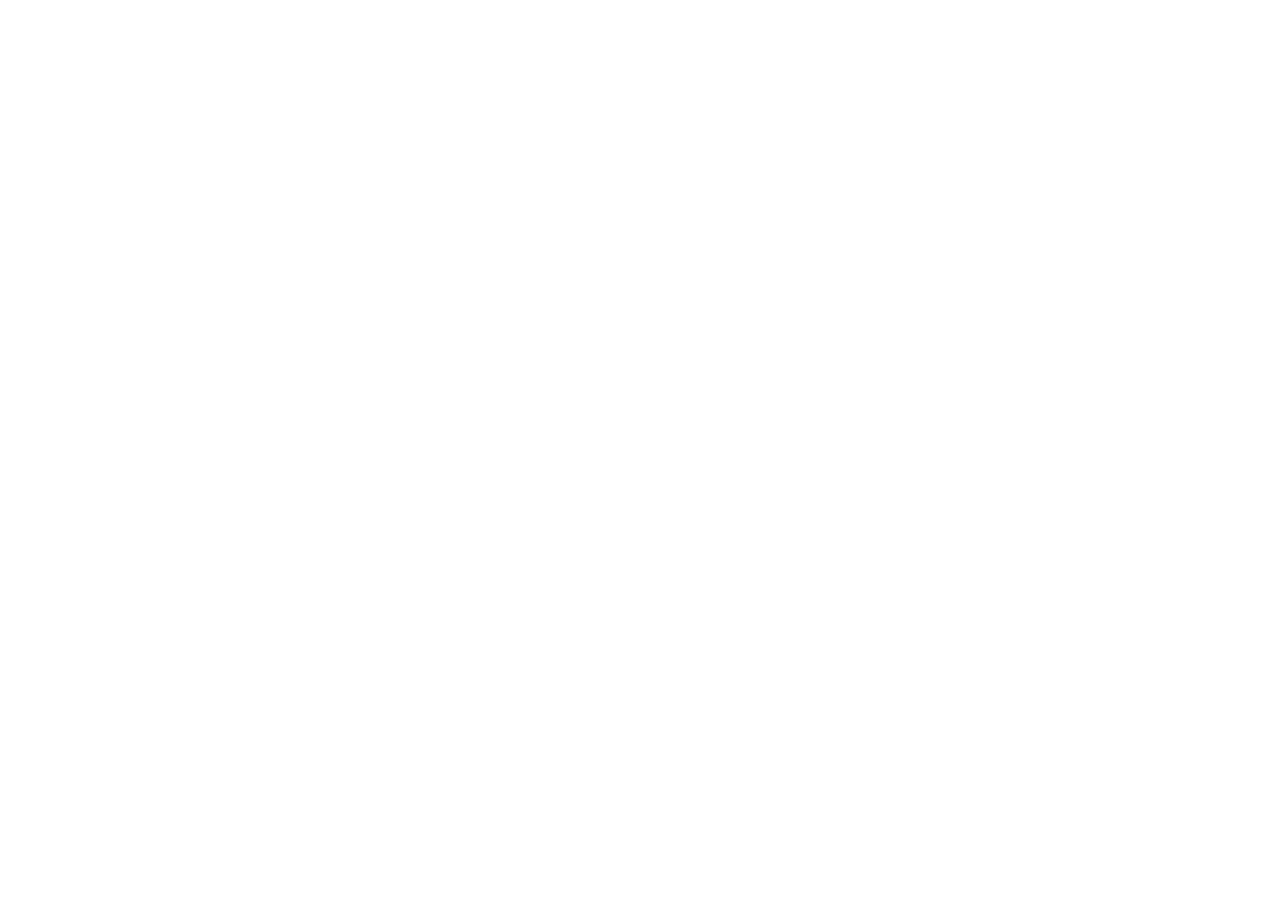
==== index.html @ ede14c1b "first commit" ====
<!DOCTYPE html>
<html lang="en">
  <head>
    <meta charset="UTF-8" />
    <meta name="viewport" content="width=device-width, initial-scale=1.0" />
    <title>Document</title>
  </head>
  <body></body>
</html>
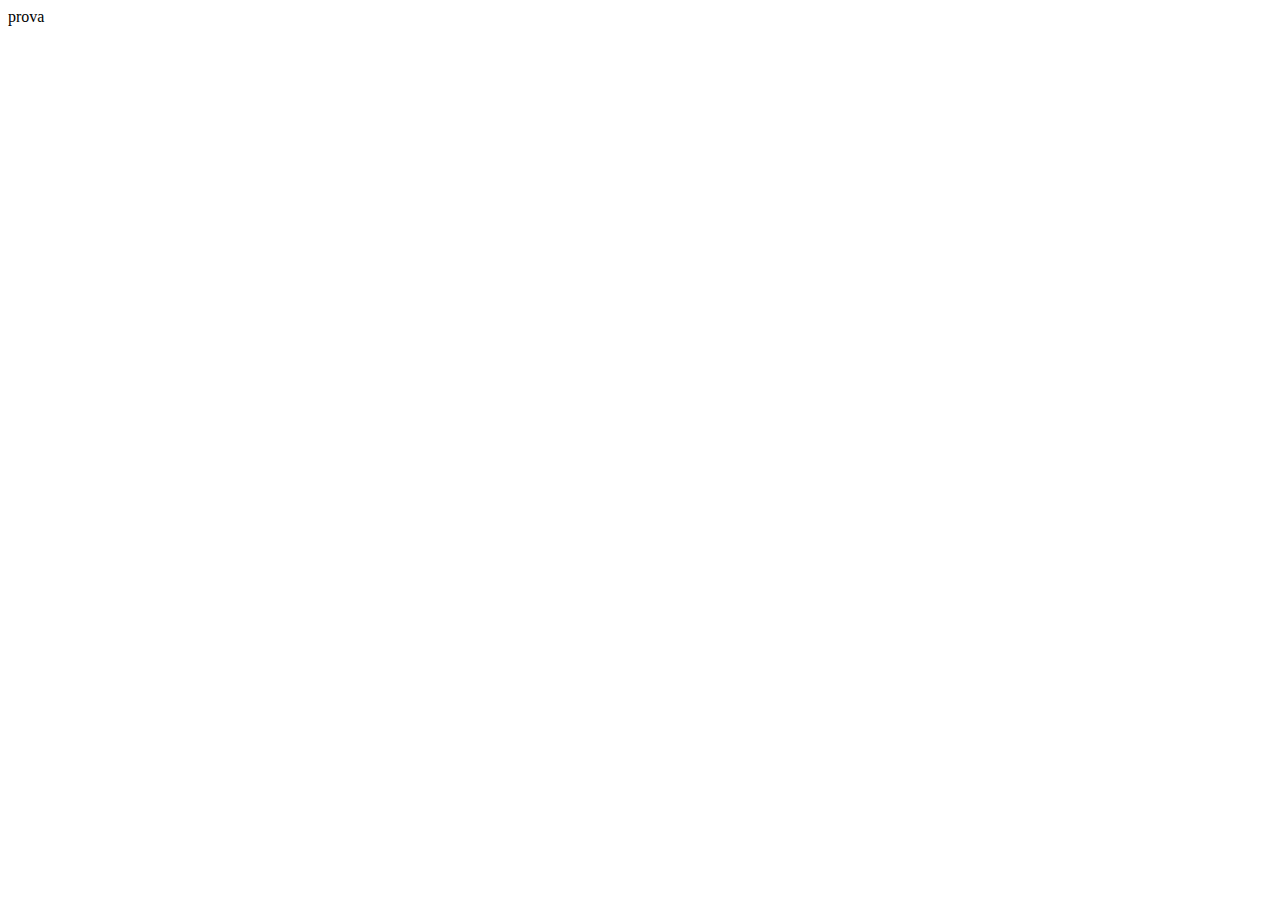
==== commit 736910b3: "prova" ====
--- a/index.html
+++ b/index.html
@@ -4,6 +4,7 @@
     <meta charset="UTF-8" />
     <meta name="viewport" content="width=device-width, initial-scale=1.0" />
     <title>Document</title>
+    prova
   </head>
   <body></body>
 </html>
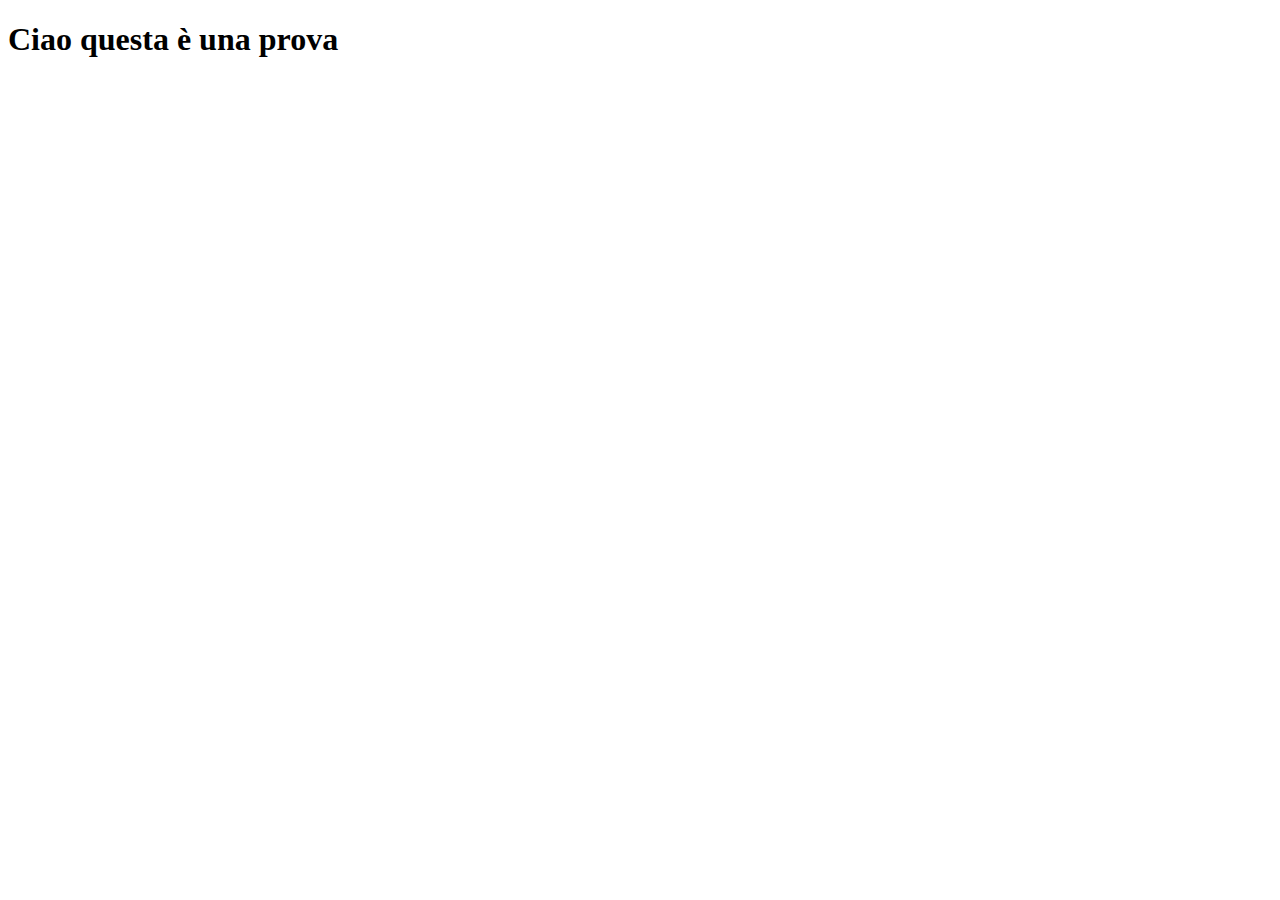
==== commit 108a6ff2: "Update index.html" ====
--- a/index.html
+++ b/index.html
@@ -4,7 +4,8 @@
     <meta charset="UTF-8" />
     <meta name="viewport" content="width=device-width, initial-scale=1.0" />
     <title>Document</title>
-    prova
   </head>
-  <body></body>
+  <body>
+    <h1>Ciao questa è una prova</h1>
+  </body>
 </html>
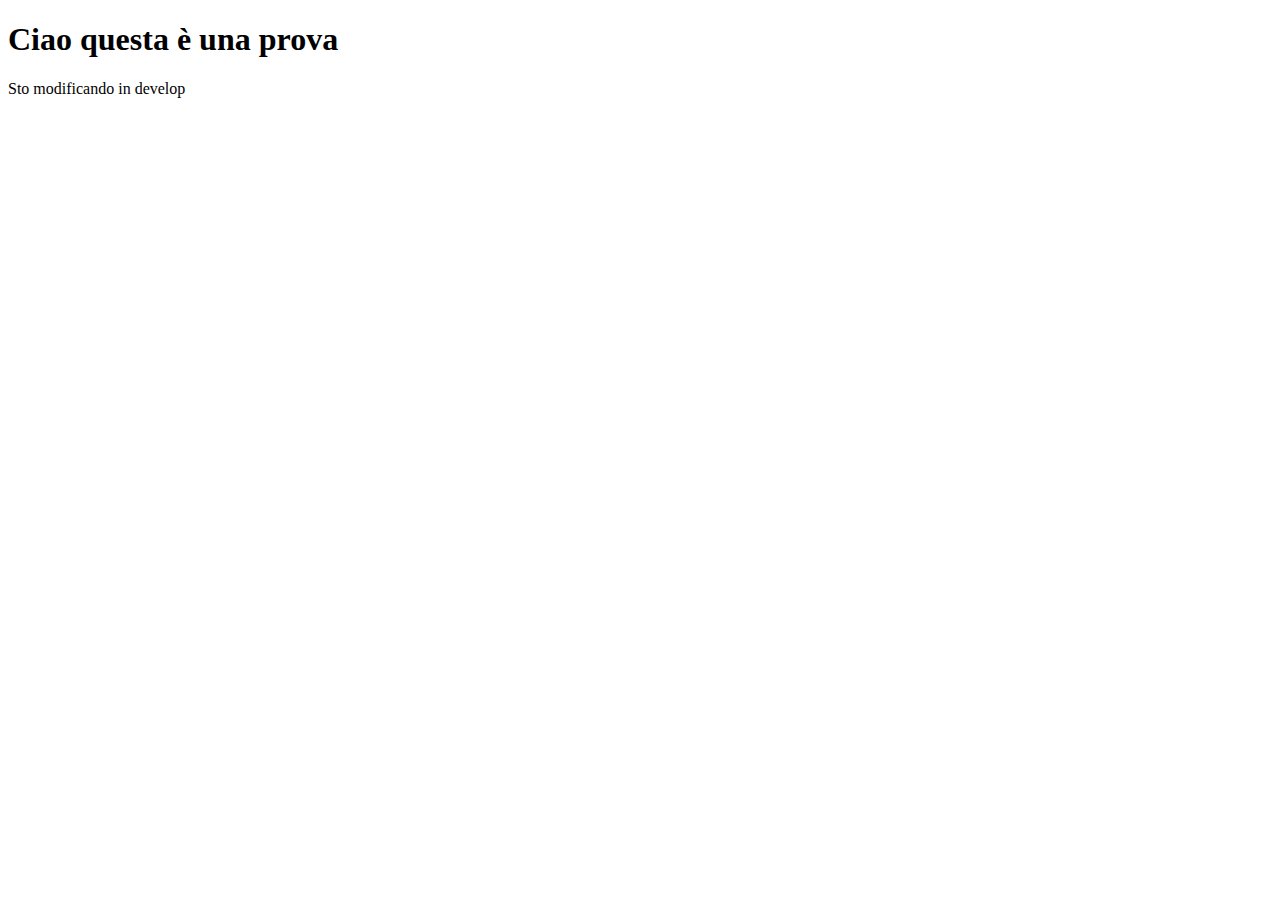
==== commit 50f2f71d: "Update index.html" ====
--- a/index.html
+++ b/index.html
@@ -7,5 +7,6 @@
   </head>
   <body>
     <h1>Ciao questa è una prova</h1>
+    <p>Sto modificando in develop</p>
   </body>
 </html>
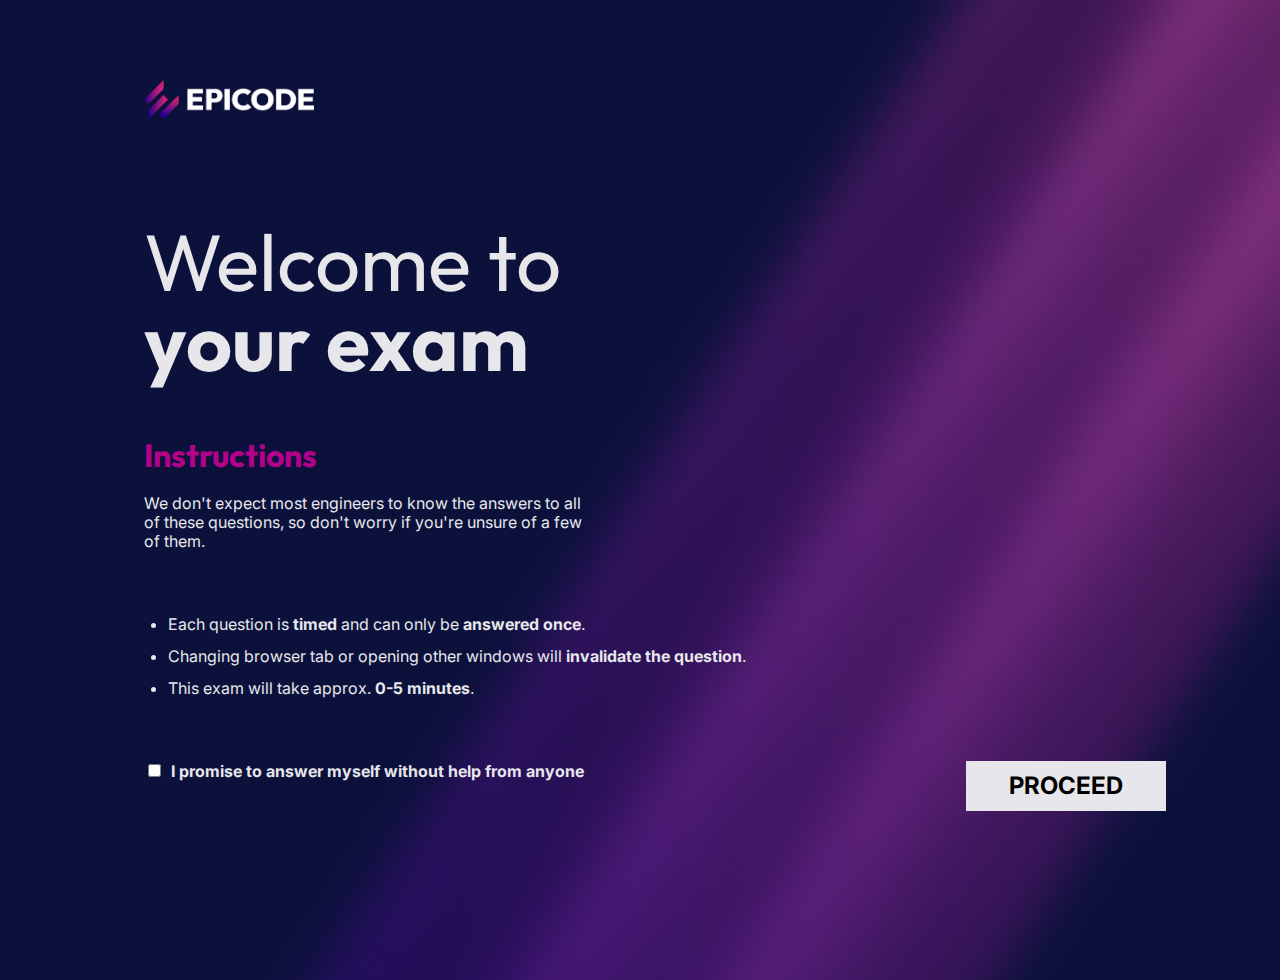
==== commit 4ed5d9cc: "added href to welcome.html" ====
--- a/index.html
+++ b/index.html
@@ -8,5 +8,6 @@
   <body>
     <h1>Ciao questa è una prova</h1>
     <p>Sto modificando in develop</p>
+    <script src="index.js"></script>
   </body>
 </html>
